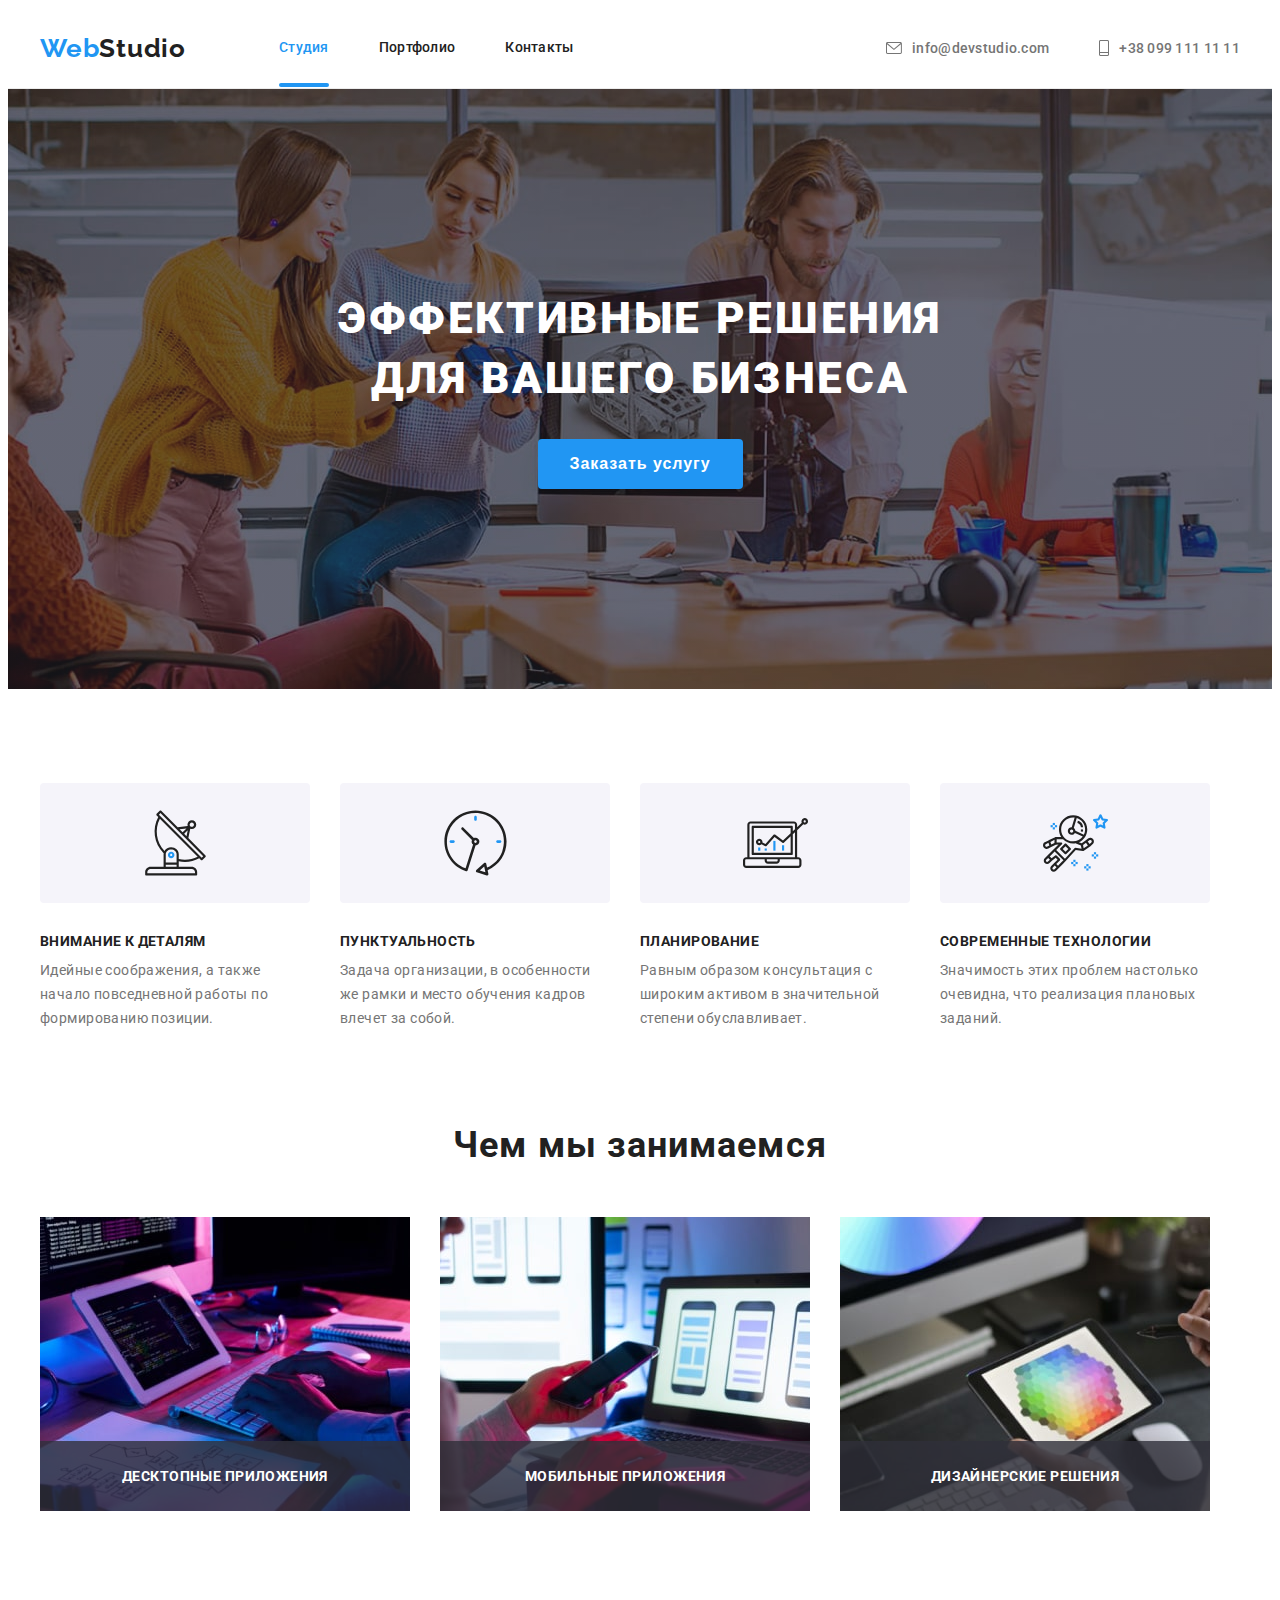
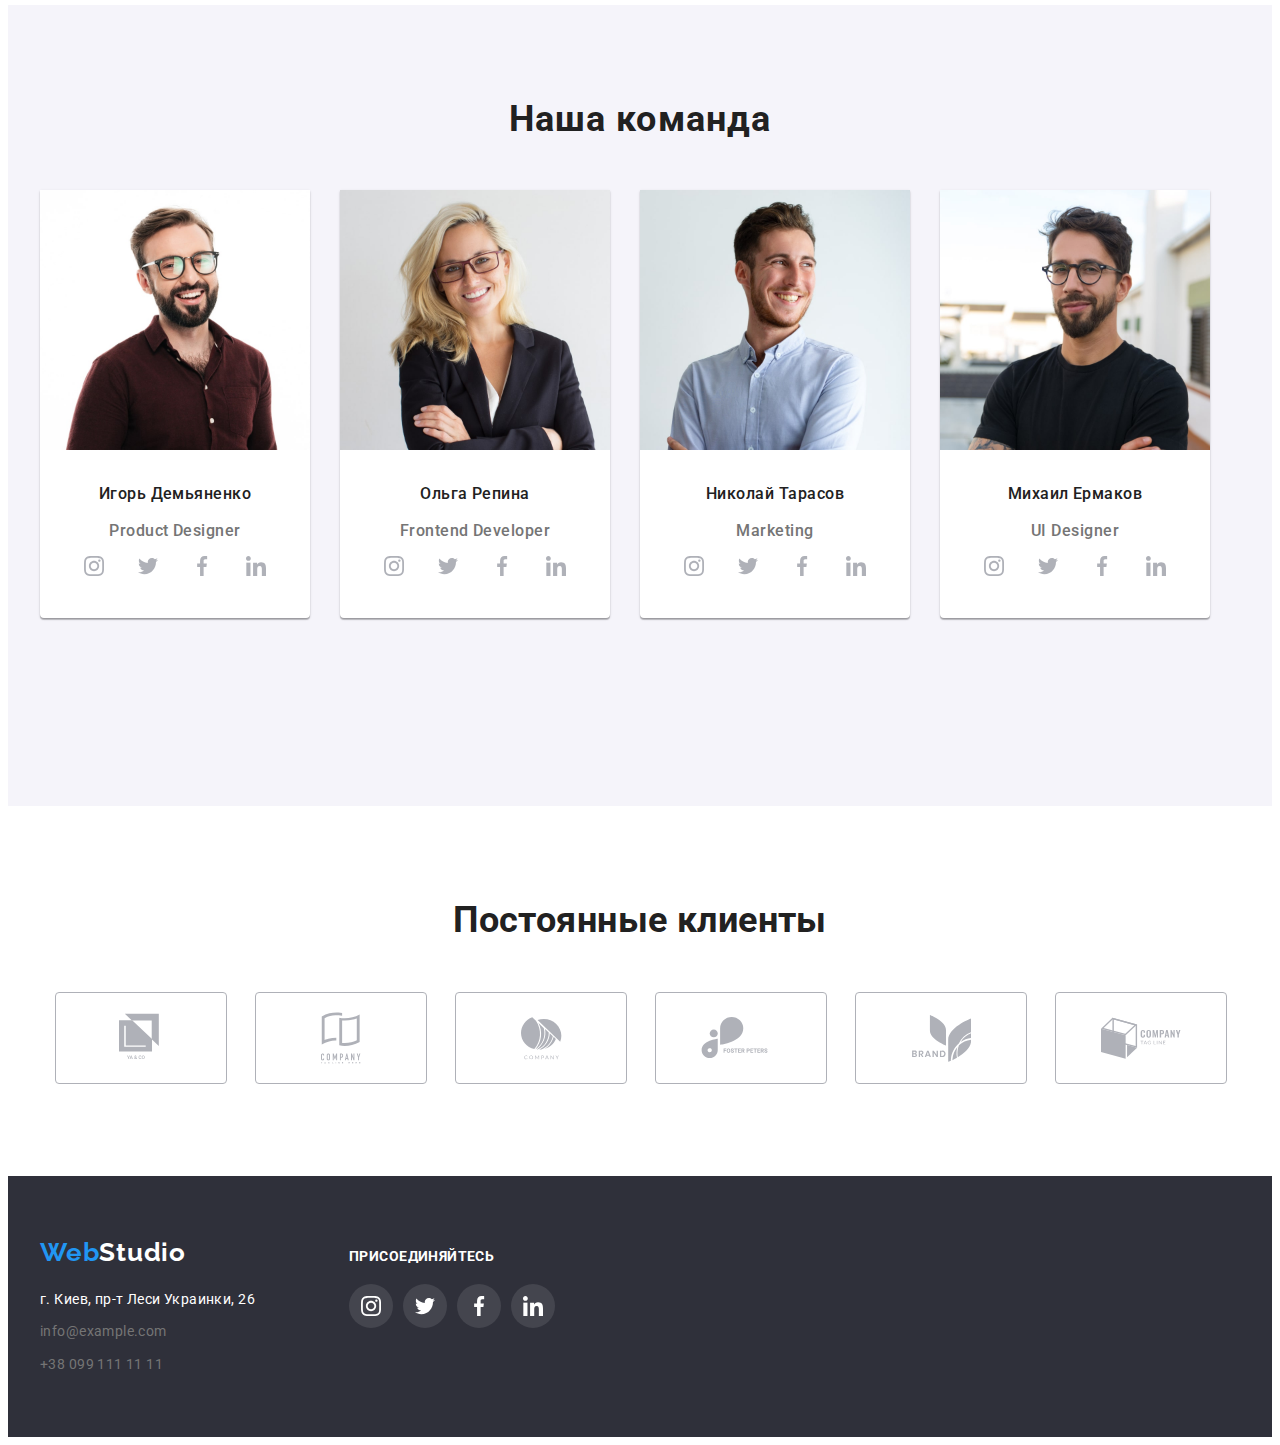
==== index.html @ 109523f9 "Initial commit" ====
<!DOCTYPE html>
<html lang="ru">

<head>
    <meta charset="UTF-8">
    <meta name="viewport" content="width=device-width, initial-scale=1.0">
    <title>WebStudio</title>
    <link rel="stylesheet" href="https://cdnjs.cloudflare.com/ajax/libs/modern-normalize/1.0.0/modern-normalize.min.css"
        integrity="sha512-ISS7cAi1PEhQ8jnbJpJZMd29NlhNj4AWYyLOSp2CE/CsHxTCu+r+t0D2yoJudVrd0/8fTVPUVDzY5Tvli75u/g=="
        crossorigin="anonymous" />
    <link rel="preconnect" href="https://fonts.gstatic.com">
    <link
        href="https://fonts.googleapis.com/css2?family=Raleway:wght@700&family=Roboto:wght@400;500;700;900&display=swap"
        rel="stylesheet">
    <link rel="stylesheet" href="./css/style.css">
        
</head>
<body>
    <!--шапка-->
    <header class="header">
        <div class="container">
            <nav class="navigation">
                
                    <a lang="en" class="logotype" href="https://mark4titan.github.io/goit-markup-hw-05/" target="_blank"> <span class="accent">Web</span>Studio</a>
                

                <ul class="navigation-list lists-without-dots">
                    <li class="navigation-list-item"><a class="nav accent" href="index.html"> Студия</a></li>
                    <li class="navigation-list-item"><a class="nav" href="portfolio.html"> Портфолио </a></li>
                    <li class="navigation-list-item"><a class="nav" href="contacts.html">Контакты</a></li>
                </ul>
            </nav>
            
            <ul class="contact-list lists-without-dots">

                <li class="contact-item">
                    <a class="nav contact-list-link" href="mailto:info@devstudio.com">
                    <svg width="16" height="12" class="icon-envelope">
                                    <use href="./img/sprite.svg#envelope"></use>
                                </svg>
                    info@devstudio.com 
                </a> 
                </li>                

                <li class="contact-item">
                    <a class="nav contact-list-link" href="tel:+380991111111">
                    <svg width="10" height="16" class="icon-Vector">
                                    <use href="./img/sprite.svg#Vector"></use>
                                </svg>
                    +38 099 111 11 11 
                    </a> 
                </li>

            </ul>
        </div>
    </header>

    <main>

        <!--hero-->     
            <section class="hero">
                <div class="container">
            
                    <div class="hero-board">
                        <h1 class="hero-title">Эффективные решения<br> для вашего бизнеса</h1>
                        <button class="hero-button" type="button" data-modal-open>Заказать услугу</button>
                    </div>
            
                </div>
            </section>

        <!--benefits-->        
        <section class="section-advantages">
            <div class="container">

             <!-- заголовок-->            
            <h2 class="title-advantages"> преимущества</h2>   

           
            <ul class="advantages-list lists-without-dots">
                <li class="advantages-item">
                    <div class="ico-advantages">
                        <svg width="65" height="70" class="social-list-icon">
                            <use href="./img/sprite.svg#antenna"></use>
                        </svg></div> 
                    <h3 class="advantages-title-item">Внимание к деталям</h3> 
                    <p class="advantages-paragraph-item">Идейные соображения, а также начало повседневной работы по формированию позиции. </p>
                </li>
                <li class="advantages-item">
                    <div class="ico-advantages">
                        <svg width="65" height="70" class="social-list-icon">
                            <use href="./img/sprite.svg#clock"></use>
                        </svg></div> 
                    <h3 class="advantages-title-item">Пунктуальность</h3> 
                    <p class="advantages-paragraph-item">Задача организации, в особенности же рамки и место обучения кадров влечет за собой. </p>
                </li>
                <li class="advantages-item">
                    <div class="ico-advantages">
                        <svg width="65" height="70" class="social-list-icon">
                            <use href="./img/sprite.svg#diagram"></use>
                        </svg></div>    
                    <h3 class="advantages-title-item">Планирование</h3> 
                    <p class="advantages-paragraph-item">Равным образом консультация с широким активом в значительной степени обуславливает. </p>
                </li>
                <li class="advantages-item">
                    <div class="ico-advantages">
                        <svg width="65" height="70" class="social-list-icon">
                            <use href="./img/sprite.svg#astronaut"></use>
                        </svg></div> 
                    <h3 class="advantages-title-item">Современные технологии</h3> 
                    <p class="advantages-paragraph-item">Значимость этих проблем настолько очевидна, что реализация плановых заданий. </p>
                </li>
            </ul>
            </div>
        </section>

        <!--Чем мы занимаемся-->
        <section class="section-do">
            <div class="container">
            <h2  class="title-do do"> Чем мы занимаемся </h2>
            
            <ul class="do-list lists-without-dots">
                
                <li class="do-item"> 
                    <div class="signature">
                        <img class="do-item-img" src="./img/work/box1.jpg" alt="проектирования структуры" width="370" height="294"> 
                            
                        <div class="signature-text">
                            <p class="signature-paragraph">Десктопные приложения</p>
                        </div>
                    </div>
                </li>
                
                <li class="do-item"> 
                    <div class="signature">
                        <img class="do-item-img" src="./img/work/box2.jpg" alt="оптимизация под все платформы" width="370" height="294"> 
                            
                        <div class="signature-text">
                            <p class="signature-paragraph">Мобильные приложения</p>
                        </div>
                    </div>
                </li>
                
                <li class="do-item"> 
                    <div class="signature">
                        <img class="do-item-img" src="./img/work/box3.jpg" alt="подбор стиля" width="370" height="294"> 
                            
                        <div class="signature-text">
                            <p class="signature-paragraph">Дизайнерские решения</p>
                        </div>
                    </div>
                </li>
            </ul>
            </div>
        </section>

        

        <!--команда-->
        <section class="section-team "> 
           <div class="container">
           <h2 class="title-team do"> Наша команда </h2> 
           <ul class="team-list lists-without-dots">
                <li class="team-item"> <img src="./img/supervisors/product-designer.jpg" alt="Игорь Демьяненко" width="270" height="260">
                    <div class="wrapper">
                        <h3 class="text team-title">Игорь Демьяненко</h3> 
                        <p class="text team-paragraph-item"> Product Designer  </p>

                        <ul class="connection-list lists-without-dots">

                                <li class="connection-itam">
                                    <a class="connection-ico" href="#">
                                    <svg width="20" height="20" class="social-list-icon">
                                    <use href="./img/sprite.svg#instagram"></use></svg></a>
                                </li>
                            
                                <li class="connection-itam">
                                    <a class="connection-ico" href="#">
                                    <svg width="20" height="20" class="social-list-icon">
                                    <use href="./img/sprite.svg#twitter"></use></svg></a>
                                </li>
                            
                                <li class="connection-itam">
                                    <a class="connection-ico" href="#">
                                    <svg width="20" height="20" class="social-list-icon">
                                    <use href="./img/sprite.svg#facebook"></use></svg></a>
                                </li>
                            
                                <li class="connection-itam">
                                    <a class="connection-ico" href="#">
                                    <svg width="20" height="20" class="social-list-icon">
                                    <use href="./img/sprite.svg#linkedin"></use></svg></a>
                                </li>

                            </ul>

                    </div>
                </li>
                <li class="team-item"> <img src="./img/supervisors/frontend-developer.jpg" alt="Ольга Репина" width="270" height="260">
                    <div class="wrapper">
                        <h3 class="text team-title">Ольга Репина</h3> 
                        <p class="text team-paragraph-item">Frontend Developer </p>

                        <ul class="connection-list lists-without-dots">

                                <li class="connection-itam">
                                    <a class="connection-ico" href="#">
                                    <svg width="20" height="20" class="social-list-icon">
                                    <use href="./img/sprite.svg#instagram"></use></svg></a>
                                </li>
                            
                                <li class="connection-itam">
                                    <a class="connection-ico" href="#">
                                    <svg width="20" height="20" class="social-list-icon">
                                    <use href="./img/sprite.svg#twitter"></use></svg></a>
                                </li>
                            
                                <li class="connection-itam">
                                    <a class="connection-ico" href="#">
                                    <svg width="20" height="20" class="social-list-icon">
                                    <use href="./img/sprite.svg#facebook"></use></svg></a>
                                </li>
                            
                                <li class="connection-itam">
                                    <a class="connection-ico" href="#">
                                    <svg width="20" height="20" class="social-list-icon">
                                    <use href="./img/sprite.svg#linkedin"></use></svg></a>
                                </li>

                            </ul>
                            
                    </div>
                </li>
                <li class="team-item"> <img src="./img/supervisors/mar-keting.jpg" alt="Николай Тарасов" width="270" height="260">
                    <div class="wrapper">
                        <h3 class="text team-title">Николай Тарасов</h3> 
                        <p class="text team-paragraph-item">Marketing </p>

                        <ul class="connection-list lists-without-dots">

                                <li class="connection-itam">
                                    <a class="connection-ico" href="#">
                                    <svg width="20" height="20" class="social-list-icon">
                                    <use href="./img/sprite.svg#instagram"></use></svg></a>
                                </li>
                            
                                <li class="connection-itam">
                                    <a class="connection-ico" href="#">
                                    <svg width="20" height="20" class="social-list-icon">
                                    <use href="./img/sprite.svg#twitter"></use></svg></a>
                                </li>
                            
                                <li class="connection-itam">
                                    <a class="connection-ico" href="#">
                                    <svg width="20" height="20" class="social-list-icon">
                                    <use href="./img/sprite.svg#facebook"></use></svg></a>
                                </li>
                            
                                <li class="connection-itam">
                                    <a class="connection-ico" href="#">
                                    <svg width="20" height="20" class="social-list-icon">
                                    <use href="./img/sprite.svg#linkedin"></use></svg></a>
                                </li>

                            </ul>
                            
                    </div>
                </li>
                <li class="team-item"> <img src="./img/supervisors/ui-designer.jpg" alt="Михаил Ермаков" width="270" height="260">
                    <div class="wrapper">
                        <h3 class="text team-title">Михаил Ермаков</h3> 
                        <p class="text team-paragraph-item">UI Designer </p>

                        <ul class="connection-list lists-without-dots">

                                <li class="connection-itam">
                                    <a class="connection-ico" href="#">
                                    <svg width="20" height="20" class="social-list-icon">
                                    <use href="./img/sprite.svg#instagram"></use></svg></a>
                                </li>
                            
                                <li class="connection-itam">
                                    <a class="connection-ico" href="#">
                                    <svg width="20" height="20" class="social-list-icon">
                                    <use href="./img/sprite.svg#twitter"></use></svg></a>
                                </li>
                            
                                <li class="connection-itam">
                                    <a class="connection-ico" href="#">
                                    <svg width="20" height="20" class="social-list-icon">
                                    <use href="./img/sprite.svg#facebook"></use></svg></a>
                                </li>
                            
                                <li class="connection-itam">
                                    <a class="connection-ico" href="#">
                                    <svg width="20" height="20" class="social-list-icon">
                                    <use href="./img/sprite.svg#linkedin"></use></svg></a>
                                </li>

                            </ul>
                            
                    </div>
                </li>
           </ul>
        </div>
        </section>
    </main>

    <!-- clients -->
    <section class="clients"> 
        <div class="container">
            <h2 class="container-title">Постоянные клиенты</h2>

            <ul class="container-list lists-without-dots">

                <li class="container-item">
                    <a class="container-link" href="#">
                        <svg width="44" height="50" class="icon-clients">
                            <use href="./img/sprite.svg#logo-1"></use>
                        </svg>
                    </a>
                </li>
                
                <li class="container-item">
                    <a class="container-link" href="#">
                        <svg width="40" height="52" class="icon-clients">
                            <use href="./img/sprite.svg#logo-2"></use>
                        </svg>
                    </a>
                </li>
                
                <li class="container-item">
                    <a class="container-link" href="#">
                        <svg width="41" height="43" class="icon-clients">
                            <use href="./img/sprite.svg#logo-3"></use>
                        </svg>
                    </a>
                </li>
                
                <li class="container-item">
                    <a class="container-link" href="#">
                        <svg width="80" height="42" class="icon-clients">
                            <use href="./img/sprite.svg#logo-4"></use>
                        </svg>
                    </a>
                </li>
                
                <li class="container-item">
                    <a class="container-link" href="#">
                        <svg width="59" height="47" class="icon-clients">
                            <use href="./img/sprite.svg#logo-5"></use>
                        </svg>
                    </a>
                </li>
                
                <li class="container-item">
                    <a class="container-link" href="#">
                        <svg width="80" height="45" class="icon-clients">
                            <use href="./img/sprite.svg#logo-6"></use>
                        </svg>
                    </a>
                </li>
                
            </ul>

        </div>

    </section>

    <!--footer-->
    <footer class="footer">
        <div class="container">
            <div class="footer-container">
            
                <div class="footer-address">
                    <a lang="en" class="logotype footer-logo" href="/" target="_blank"> <span class="accent">Web</span><span
                            class="logotype-footer">Studio</span></a>
                    
            
            
            
                    <address class="address-footer">г. Киев, пр-т Леси Украинки, 26</address>
            
            
                    <ul class="address-list lists-without-dots">
                        <li class="address-contact-item"><a class="link address-contact-link" href="mailto:info@example.com">info@example.com </a> </li>
                        <li class="address-contact-item"><a class="link address-contact-link" href="tel:+380991111111"> +38 099 111 11 11 </a> </li>
                    </ul>
                </div>

                

                <div class="footer-connection">
                    <h3 class="footer-title-connection">присоединяйтесь</h3>

                    <ul class="footer-connection-list lists-without-dots">
                        <li class="footer-connection-itam">
                            <a class="footer-connection-ico" href="#">
                                <svg width="20" height="20" class="social-list-icon">
                                    <use href="./img/sprite.svg#instagram"></use>
                                </svg></a>
                        </li>
                        
                        <li class="footer-connection-itam">
                            <a class="footer-connection-ico" href="#">
                                <svg width="20" height="20" class="social-list-icon">
                                    <use href="./img/sprite.svg#twitter"></use>
                                </svg></a>
                        </li>
                        
                        <li class="footer-connection-itam">
                            <a class="footer-connection-ico" href="#">
                                <svg width="20" height="20" class="social-list-icon">
                                    <use href="./img/sprite.svg#facebook"></use>
                                </svg></a>
                        </li>
                        
                        <li class="footer-connection-itam">
                            <a class="footer-connection-ico" href="#">
                                <svg width="20" height="20" class="social-list-icon">
                                    <use href="./img/sprite.svg#linkedin"></use>
                                </svg></a>
                        </li>

                    </ul>
                </div>
            </div>
    
        </div>
    </footer>

    <!-- modal -->
    <div class="backdrop is-hidden" data-modal>
        <div class="modal-window">
            <button type="button" class="modal-button" data-modal-close>
                <svg width="18" height="18">
                    <use href="./img/sprite.svg#close-black">
                    </use>
                </svg>
            </button>
    
        </div>
    </div>

    <script src="./js/modal.js"></script>


</body></html>
---- css/style.css ----
:root {
  --text-font: "Roboto", sans-serif;
  --title-font: "Raleway", sans-serif;
  --color-font-accent: #2196f3;
  --color-font-normal: #212121;
  --color-font-light: #ffffff;
  --color-font-gray: #757575;
  --bg-footer-color: #2f303a;
  --color-footer-text: rgba(255, 255, 255, 0.6);
}
body {
  font-family: var(--text-font);

  background-color: var(--white-text-bg-color);
  font-family: Roboto, sans-serif;
  letter-spacing: 0.03em;
  font-size: 14px;
  line-height: 1.714;
}

h1,
h2,
h3,
h4,
h5,
h6,
p {
  /* в параграфах і заголовках скидаємо марджен */
  margin: 0;
}

ul,
ol {
  /* в списках скидаємо відступи (зовнішні і внутрішні) */
  margin: 0;
  padding: 0;
}

img {
  /* усі зображення стали блоками */
  display: block;
  max-width: 100%;
  height: auto;
}

.link {
  /* нижня лінія */
  text-decoration: none;
  transition: 250ms cubic-bezier(0.4, 0, 0.2, 1);
}

.address {
  /* скидає італік */
  font-style: normal;
}

.container {
  /* основні параметри контейнера */
  width: 1200px;
  padding-left: 15px;
  padding-right: 15px;

  margin-right: auto;
  margin-left: auto;
}

.lists-without-dots {
  /* вимикає цяточки в списках */
  list-style: none;
}

/* ================== навігація IN ==================*/

.header .container,
.navigation {
  display: flex;
  align-items: center;
  text-align: left;
  justify-content: space-between;
}

.header {
  border-bottom: 1px solid #ececec;
}

.navigation-list .nav {
  transition: color 250ms cubic-bezier(0.4, 0, 0.2, 1);
}

.navigation-list .nav,
.contact-list .nav {
  padding-top: 32px;
  padding-bottom: 32px;
}

.navigation-list,
.contact-list {
  display: flex;
  align-items: center;
}

.contact-list {
  margin-left: auto;
}

.logotype {
  font-family: Raleway, cursive;
  font-family: var(--title-font);
  font-weight: 700;
  font-size: 26px;
  line-height: 1.192;
  letter-spacing: 0.03em;
  text-decoration: none;
  color: var(--color-font-normal);
  margin-right: 93px;
}

.navigation-list-item:not(:last-child) {
  margin-right: 50px;
}

.contact-item:not(:last-child) {
  margin-right: 50px;
}

.nav {
  font-weight: 500;
  font-size: 14px;
  line-height: 1.142;
  letter-spacing: 0.02em;
  text-decoration: none;
  color: var(--color-font-normal);
  transition: 250ms cubic-bezier(0.4, 0, 0.2, 1);
}

.contact-list-link {
  display: flex;
  align-items: center;
  color: var(--color-font-gray);
}

.address-contact-geolocation-link:hover,
.address-contact-geolocation-link:focus {
  color: var(--color-font-accent);
}

.accent {
  color: var(--color-font-accent);
}

.navigation-list .accent::after {
  left: 0;
  bottom: 0;
  content: "";
  display: block;
  width: 100%;
  height: 4px;
  background-color: var(--color-font-accent);
  position: absolute;
  border-radius: 2px;
}

.accent {
  position: relative;
}

.nav:hover,
.nav:focus {
  color: var(--color-font-accent);
}

.icon-envelope,
.icon-Vector {
  fill: currentColor;
  margin-right: 10px;
  display: inline-block;
}

/* ================== навігація OUT ==================*/

/* <!--hero  IN-->*/
.hero {
  background-size: cover;
  background-position: center;
  background-image: linear-gradient(
      rgba(47, 48, 58, 0.4),
      rgba(47, 48, 58, 0.4)
    ),
    url("../img/bg/hero-bg.jpg");
  max-width: 1600px;
  height: 600px;
  margin-left: auto;
  margin-right: auto;
  background-color: var(--bg-footer-color);
  text-align: center;
}

.hero-title {
  color: var(--color-font-light);
  font-weight: 900;
  font-size: 44px;
  text-align: center;
  letter-spacing: 0.06em;
  text-transform: uppercase;
  max-width: 700px;
  margin-bottom: 30px;
  line-height: 1.36;
}

.hero-button {
  border: none;
  border-radius: 4px;
  padding: 10px 32px;
  min-width: 200px;
  min-height: 50px;
  text-align: center;
  color: var(--color-font-light);
  background-color: var(--color-font-accent);
  box-shadow: 0px 4px 4px rgba(0, 0, 0, 0.15);
  font-weight: 700;
  font-size: 16px;
  line-height: 1.842;
  letter-spacing: 0.06em;
  cursor: pointer;
  border: 1 solid var(--accent-color);
}

/* <!--hero  OUT-->*/

/*<!--<!--benefits-->  IN-->*/
.ico-advantages {
  border-radius: 4px;
  margin-bottom: 30px;
  background-color: #f5f4fa;
  justify-content: center;
  align-items: center;
  display: flex;
  width: 270px;
  height: 120px;
}

.section-advantages {
  padding-top: 94px;
}

.advantages-list {
  display: flex;
  /* align-items: center; */
  /* margin-left: auto; */
  /* margin-top: 94px; */
}

.advantages-item:not(:last-child) {
  margin-right: 30px;
}

.advantages-item {
  width: 270px;
  /* height: 100px; */
}

.title-advantages {
  font-size: 0px;
}
.advantages-title-item {
  font-weight: 700;
  font-size: 14px;
  line-height: 1.142;
  text-transform: uppercase;
  color: var(--color-font-normal);
  margin-bottom: 10px;
}

.advantages-paragraph-item {
  /* width: 270px; */
  /* height: 75px; */
  color: var(--color-font-gray);

  font-style: normal;
  font-weight: normal;
  font-size: 14px;
  line-height: 1.714;

  letter-spacing: 0.03em;
}

/*<!--<!--benefits-->  OUT-->*/

/*<!--Чем мы занимаемся  IN-->*/

.connection-list {
  display: flex;
  justify-content: center;
}

.connection-itam {
  width: 44px;
  height: 44px;
  border-radius: 50%;
}

.connection-ico {
  width: 44px;
  height: 44px;
  border-radius: 50%;
  display: flex;
  align-items: center;
  justify-content: center;
  fill: #afb1b8;

  transition: background-color 250ms cubic-bezier(0.4, 0, 0.2, 1);
}

.connection-itam:not(:last-child) {
  margin-right: 10px;
}

.social-list-icon {
  transition: 250ms cubic-bezier(0.4, 0, 0.2, 1);
}

.connection-ico:hover .social-list-icon,
.connection-ico:focus .social-list-icon {
  fill: var(--color-font-light);
}

.connection-ico:hover,
.connection-ico:focus {
  background-color: var(--color-font-accent);
}

.section-do {
  padding-top: 94px;
  padding-bottom: 94px;
}

.title-do {
  margin-bottom: 50px;
}
/*  */
.do-list {
  display: flex;
  align-items: center;
}

.title-team {
  margin-bottom: 50px;
}

.do {
  font-weight: 700;
  font-size: 36px;
  text-align: center;
  letter-spacing: 0.03em;
  color: var(--color-font-normal);
  margin-bottom: 50px;
  line-height: 1.16;
}

.do-item:not(:last-child) {
  margin-right: 30px;
}
.signature {
  position: relative;
}

.signature-text {
  position: absolute;
  width: 100%;
  bottom: 0;
  text-align: center;
  padding: 27px 0;
  background: rgba(47, 48, 58, 0.8);
}

.signature-paragraph {
  margin-bottom: 0;
  line-height: 16px;
  text-align: center;
  font-weight: 700;
  color: var(--color-font-light);
  text-transform: uppercase;
}

.section-team {
  background-color: #f5f4fa;
  padding-top: 94px;
  padding-bottom: 94px;
}

.team-title,
.team-paragraph-item {
  text-align: center;
}

.team-list {
  display: flex;
  flex-wrap: wrap;
  margin-bottom: 94px;
}

.team-item:not(:last-child) {
  align-items: center;
  margin-right: 30px;
}

.team-item {
  box-shadow: 0px 1px 3px rgba(0, 0, 0, 0.12), 0px 1px 1px rgba(0, 0, 0, 0.14),
    0px 2px 1px rgba(0, 0, 0, 0.2);
  border-radius: 0px 0px 4px 4px;
  width: 270px;
  background-color: var(--color-font-light);
}

.wrapper {
  padding: 30px 0;
  text-align: center;
}

.text {
  font-weight: 500;
  font-size: 16px;
  letter-spacing: 0.03em;
}

.team-title {
  color: var(--color-font-normal);
}

.team-paragraph-item {
  color: var(--color-font-gray);
  margin-top: 9px;
}

/*<!--Чем мы занимаемся  OUT-->*/

/*<!--Filters IN-->*/
.list-button {
  margin-bottom: 50px;
  display: flex;
  justify-content: center;
}

.button-caption {
  border: none;
  padding: 6px 22px;
  border-radius: 4px;
  font-family: inherit;
  font-weight: 500;
  font-size: 16px;
  line-height: 1.625;
  letter-spacing: inherit;
  color: var(--title-font);
  background-color: #f5f4fa;
  cursor: pointer;

  transition: background-color 250ms cubic-bezier(0.4, 0, 0.2, 1),
    color 250ms cubic-bezier(0.4, 0, 0.2, 1),
    box-shadow 250ms cubic-bezier(0.4, 0, 0.2, 1);
}

.button-caption:hover,
.button-caption:focus {
  border: none;
  color: var(--color-font-light);
  background-color: var(--color-font-accent);

  box-shadow: 0px 3px 1px rgba(0, 0, 0, 0.1), 0px 1px 2px rgba(0, 0, 0, 0.08),
    0px 2px 2px rgba(0, 0, 0, 0.12);
}

.button-caption-items:not(:last-child) {
  margin-right: 8px;
}

.models-lis {
  display: flex;
  flex-wrap: wrap;
}

.models-title-item {
  font-weight: 700;
  font-size: 18px;
  line-height: 2;
  letter-spacing: 0.06em;
  color: var(--color-font-normal);
  margin-bottom: 4px;
}

.models-paragraph-item {
  font-weight: 400;
  font-size: 16px;
  line-height: 1.875;
  letter-spacing: 0.03em;
  color: var(--color-font-gray);
  margin: 0;
}

.href-item {
  font-weight: 700;
  font-size: 18px;
  letter-spacing: 0.06em;
  text-decoration: none;
  color: var(--color-font-normal);
  /* background-color: violet; */
  border: 1px solid #eeeeee;
}

.href-item:focus,
.href-item:hover {
  box-shadow: 0px 1px 1px rgba(0, 0, 0, 0.12), 0px 4px 4px rgba(0, 0, 0, 0.06),
    1px 4px 6px rgba(0, 0, 0, 0.16);
}

.models-box {
  position: relative;
  overflow: hidden;
}

.text-paragraf {
  font-size: 18px;
  line-height: 28px;
  color: #ffffff;
}

.text-slider {
  position: absolute;
  transition: transform 250ms cubic-bezier(0.4, 0, 0.2, 1);
  transform: translateY(100%);
  z-index: -1;

  top: 0;
  left: 0;
  width: 100%;
  height: 100%;
  padding: 63px 24px;

  background: rgba(33, 150, 243, 0.9);
}

.models-list {
  display: flex;
  flex-wrap: wrap;
}

.models-item {
  display: flex;
  /* border: 1px solid #eeeeee; */
  width: 370px;
  margin-right: 30px;
  margin-bottom: 30px;
  background: var(--color-font-light);
  box-sizing: border-box;

  transition: box-shadow 250ms cubic-bezier(0.4, 0, 0.2, 1);
}

.models-item:nth-child(3n + 3) {
  margin-right: 0;
}

.models-item:nth-last-child(n + 4) {
  margin-bottom: 30px;
}

.href-item:hover .text-slider,
.href-item:focus .text-slider {
  transform: translateY(0);
  z-index: 1;
}

.text-card {
  padding: 20px 24px;
}

.clients .container {
  padding: 94px 0px;
}

.container-title {
  margin-bottom: 50px;
  color: var(--color-font-normal);
  font-weight: 700;
  font-size: 36px;
  line-height: 1.16;
  text-align: center;
}

.container-list {
  display: flex;
  justify-content: center;
}

.container-item:not(:last-child) {
  margin-right: 30px;
}

.container-item {
  width: 170px;
  height: 90px;
}

.container-link {
  border: 1px solid #afb1b8;
  border-radius: 4px;
  align-items: center;
  justify-content: center;
  display: flex;
  width: 100%;
  height: 100%;
  fill: #afb1b8;
}

.container-link:hover,
.container-link:focus {
  fill: var(--color-font-accent);
  border-color: var(--color-font-accent);
}

.icon-clients {
  transition: fill 250ms cubic-bezier(0.4, 0, 0.2, 1);
}

/*<!--Filters  OUT-->*/

/*<!--footer IN-->*/
.address-footer {
  margin-bottom: 8px;
  color: var(--color-font-light);
  font-weight: 400;
  font-style: normal;
}

.footer-contact {
  margin-right: 70px;
}

.filters-section {
  padding-top: 94px;
  padding-bottom: 94px;
}

.logotype-footer {
  color: var(--color-font-light);
}

.hero-board {
  padding: 200px 252px;
  text-align: center;
}

.contact {
  font-weight: 500;
  font-style: normal;
}

.address-contact-geolocation-link {
  color: var(--color-font-light);
  font-style: normal;
}

.address-contact-geolocation-link:focus {
  color: var(--color-font-accent);
}

.footer {
  border-top: 1px solid var(--bg-footer-color);
  background-color: var(--bg-footer-color);
  padding-bottom: 60px;
  padding-top: 60px;
}

.footer-container {
  display: flex;
  align-items: baseline;
}

.footer-logo {
  display: inline-block;
  margin-bottom: 20px;
}

.address-contact-link {
  font-weight: normal;
  color: var(--color-font-gray);
  padding: 0;
  display: inline-block;
  transition: 250ms cubic-bezier(0.4, 0, 0.2, 1);
}

.address-contact-link:hover,
.address-contact-link:focus {
  color: var(--color-font-accent);
}

.address-list .address-contact-item + .address-contact-item {
  margin-top: 9px;
}

.footer-address {
  margin-right: 70px;
}

.footer-title-connection {
  margin-bottom: 20px;
  font-weight: 700;
  color: var(--color-font-light);
  font-size: 14px;
  line-height: 1.142;
  letter-spacing: 0.03em;
  text-transform: uppercase;
}

.footer-connection-list {
  display: flex;
  justify-content: center;
}

.footer-connection-itam:not(:last-child) {
  margin-right: 10px;
}

.footer-connection-itam {
  width: 44px;
  height: 44px;
}

.footer-connection-ico {
  align-items: center;
  justify-content: center;
  background: rgba(255, 255, 255, 0.1);
  display: flex;
  border-radius: 50%;
  fill: var(--color-font-light);
  width: 100%;
  height: 100%;
  transition: 250ms cubic-bezier(0.4, 0, 0.2, 1);
}

.footer-connection-ico:hover,
.footer-connection-ico:focus {
  background-color: var(--color-font-accent);
}

/*<!--footer OUT-->*/

/* <!-- modal IN --> */
.backdrop {
  position: fixed;
  top: 0;
  left: 0;
  width: 100%;
  height: 100%;
  background: rgba(0, 0, 0, 0.2);
  transition: all 250ms cubic-bezier(0.4, 0, 0.2, 1);
}

.is-hidden {
  opacity: 0;
  visibility: hidden;
  pointer-events: none;
}

.modal-window {
  position: absolute;
  min-width: 528px;
  min-height: 581px;
  left: 50%;
  top: 50%;
  transform: translate(-50%, -50%);
  background: #ffffff;
  padding: 8px;
  box-shadow: 0px 1px 3px rgba(0, 0, 0, 0.12), 0px 1px 1px rgba(0, 0, 0, 0.14),
    0px 2px 1px rgba(0, 0, 0, 0.2);
  border-radius: 4px;
}

.modal-button {
  display: flex;
  align-items: center;
  position: absolute;
  top: 8px;
  right: 8px;
  width: 30px;
  height: 30px;
  background: transparent;
  border: 1px solid rgba(0, 0, 0, 0.1);
  border-radius: 50%;
  cursor: pointer;
}
/* <!-- modal Out --> */
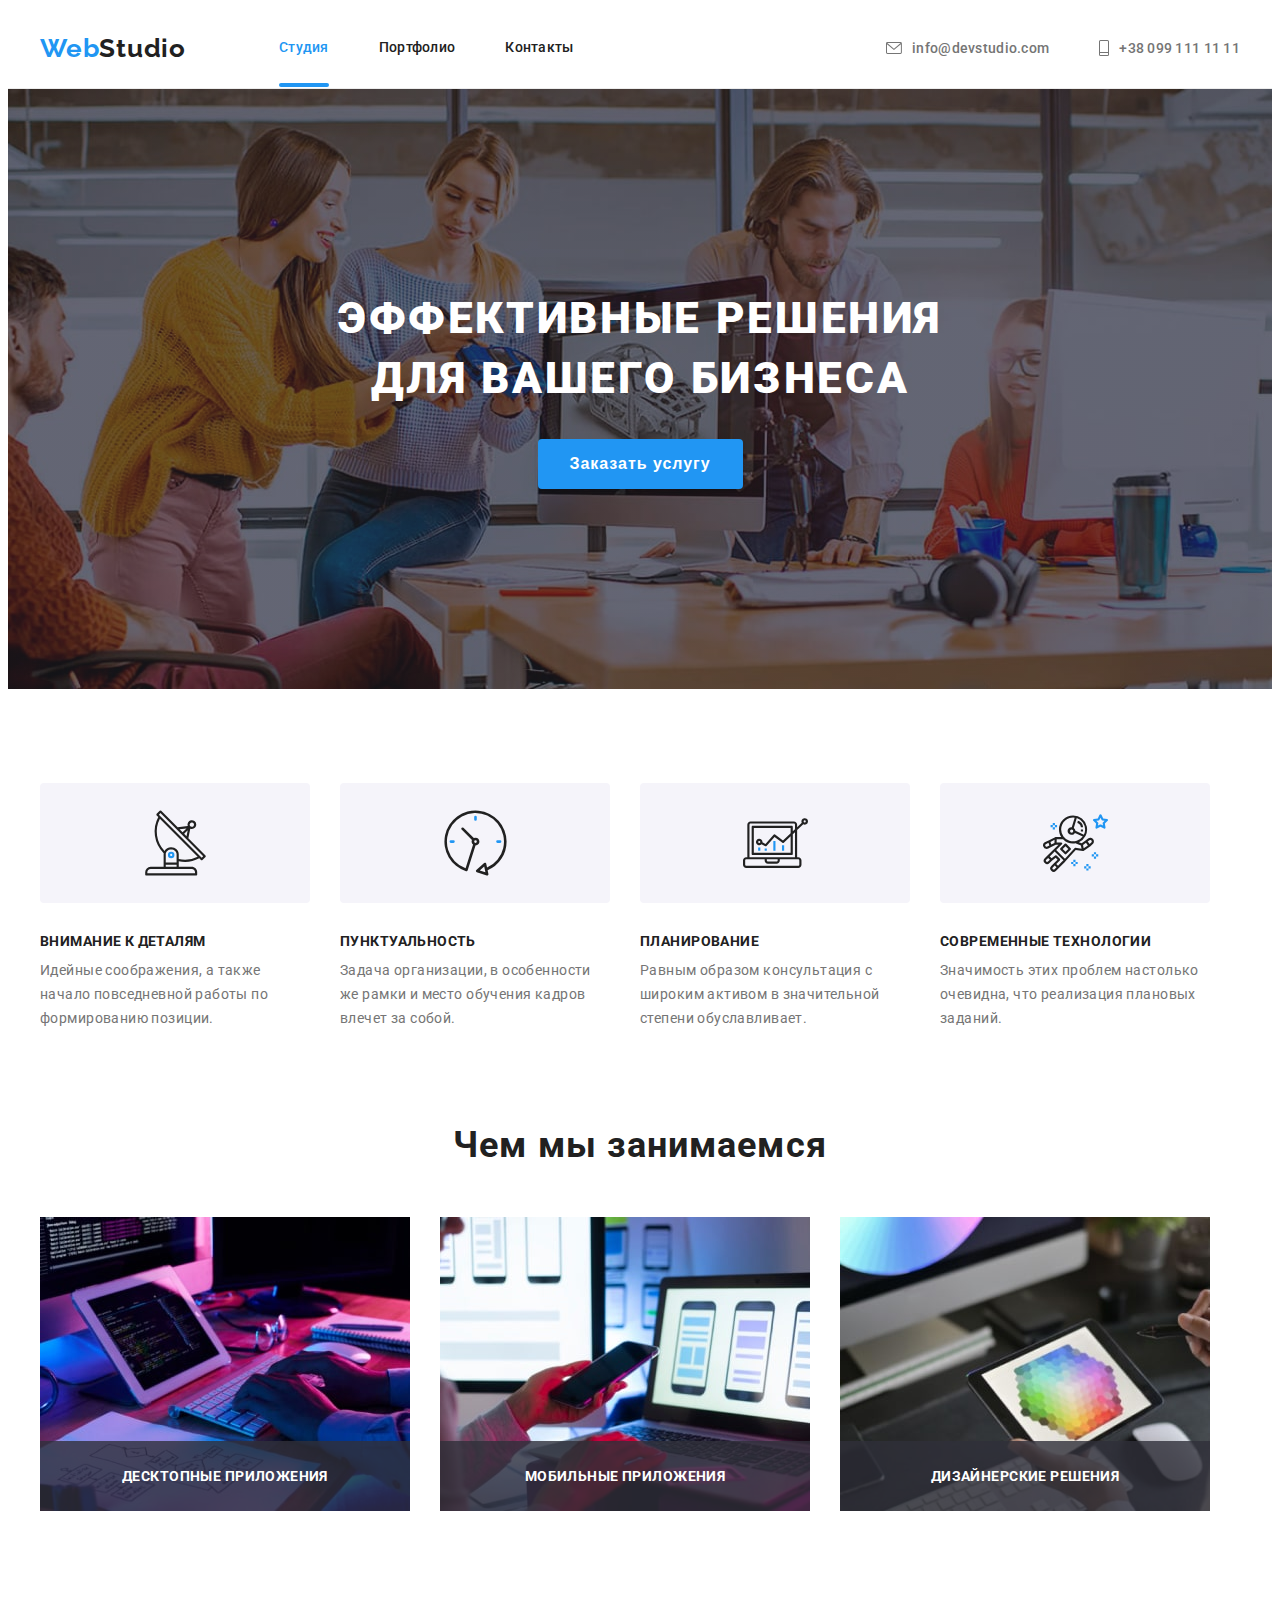
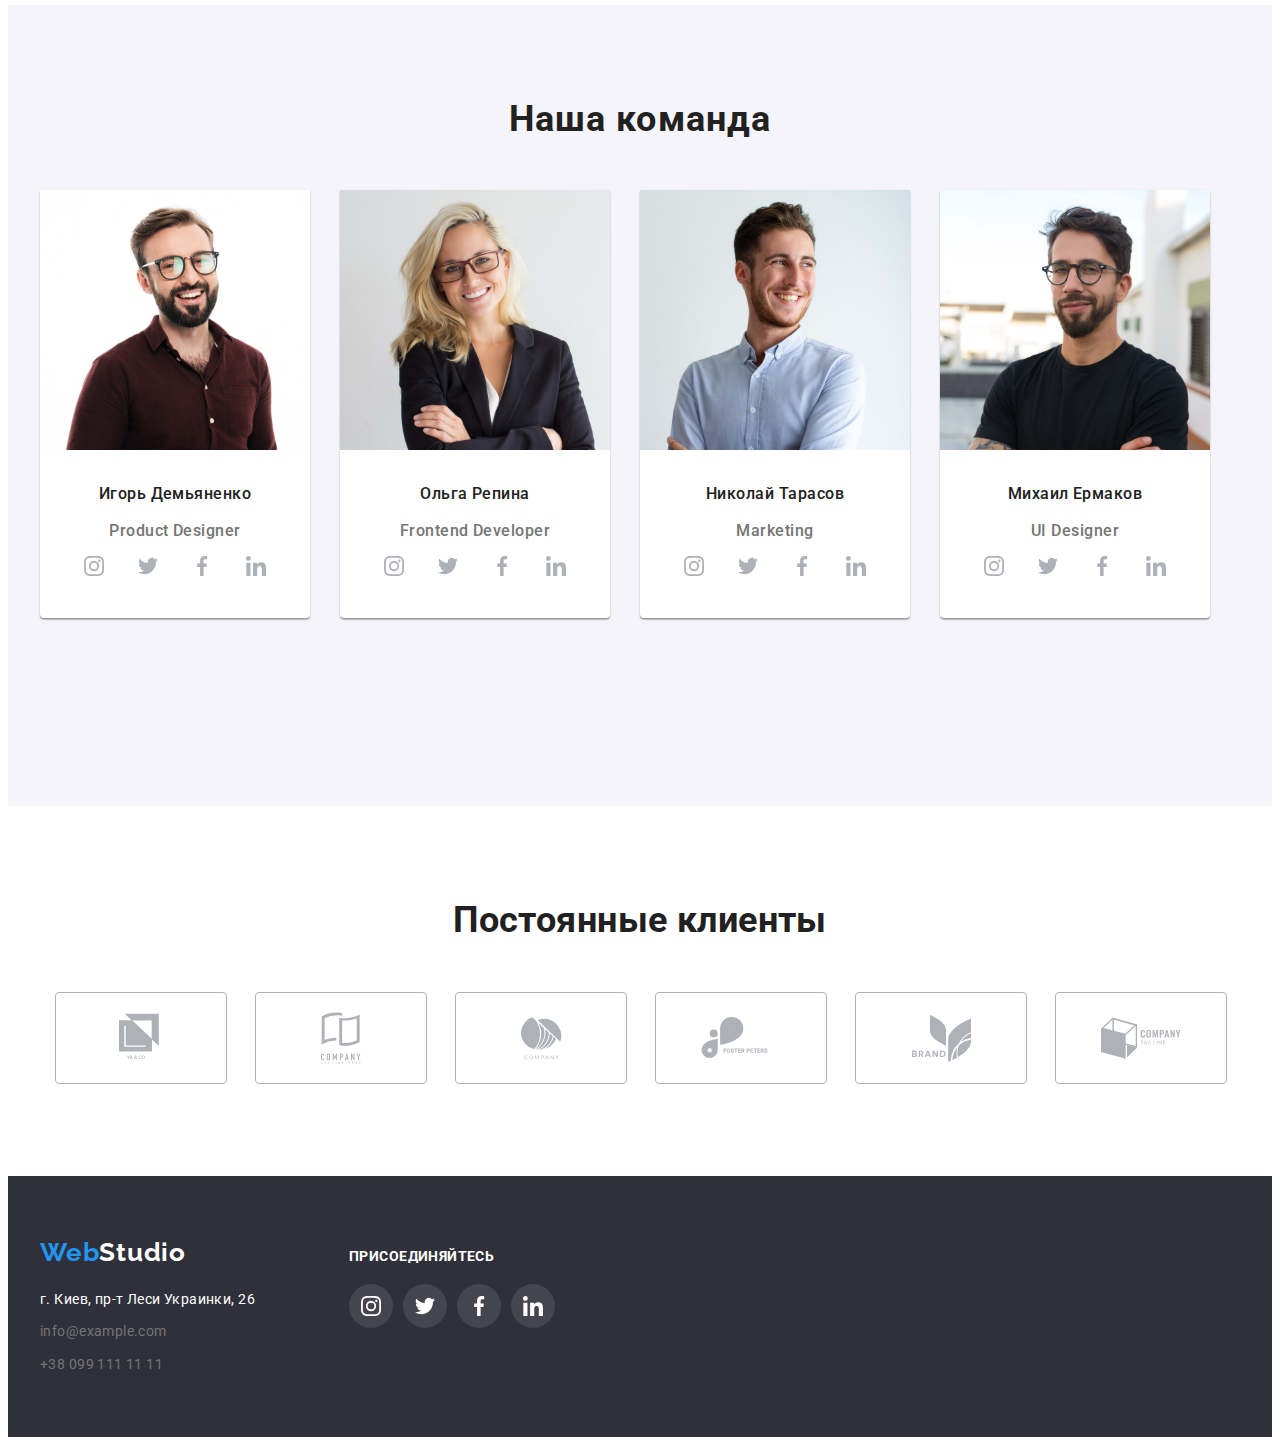
==== commit 9d0f0a42: "додає перемінні" ====
--- a/css/style.css
+++ b/css/style.css
@@ -7,6 +7,8 @@
   --color-font-gray: #757575;
   --bg-footer-color: #2f303a;
   --color-footer-text: rgba(255, 255, 255, 0.6);
+  --animation: cubic-bezier(0.4, 0, 0.2, 1);
+  --timing-animation: 250ms;
 }
 body {
   font-family: var(--text-font);
@@ -46,7 +48,7 @@
 .link {
   /* нижня лінія */
   text-decoration: none;
-  transition: 250ms cubic-bezier(0.4, 0, 0.2, 1);
+  transition: var(--timing-animation) var(--animation);
 }
 
 .address {
@@ -84,7 +86,7 @@
 }
 
 .navigation-list .nav {
-  transition: color 250ms cubic-bezier(0.4, 0, 0.2, 1);
+  transition: color var(--timing-animation) var(--animation);
 }
 
 .navigation-list .nav,
@@ -130,7 +132,7 @@
   letter-spacing: 0.02em;
   text-decoration: none;
   color: var(--color-font-normal);
-  transition: 250ms cubic-bezier(0.4, 0, 0.2, 1);
+  transition: var(--timing-animation) var(--animation);
 }
 
 .contact-list-link {
@@ -308,7 +310,7 @@
   justify-content: center;
   fill: #afb1b8;
 
-  transition: background-color 250ms cubic-bezier(0.4, 0, 0.2, 1);
+  transition: background-color var(--timing-animation) var(--animation);
 }
 
 .connection-itam:not(:last-child) {
@@ -316,7 +318,7 @@
 }
 
 .social-list-icon {
-  transition: 250ms cubic-bezier(0.4, 0, 0.2, 1);
+  transition: var(--timing-animation) var(--animation);
 }
 
 .connection-ico:hover .social-list-icon,
@@ -454,9 +456,9 @@
   background-color: #f5f4fa;
   cursor: pointer;
 
-  transition: background-color 250ms cubic-bezier(0.4, 0, 0.2, 1),
-    color 250ms cubic-bezier(0.4, 0, 0.2, 1),
-    box-shadow 250ms cubic-bezier(0.4, 0, 0.2, 1);
+  transition: background-color var(--timing-animation) var(--animation),
+    color var(--timing-animation) var(--animation),
+    box-shadow var(--timing-animation) var(--animation);
 }
 
 .button-caption:hover,
@@ -525,7 +527,7 @@
 
 .text-slider {
   position: absolute;
-  transition: transform 250ms cubic-bezier(0.4, 0, 0.2, 1);
+  transition: transform var(--timing-animation) var(--animation);
   transform: translateY(100%);
   z-index: -1;
 
@@ -552,7 +554,7 @@
   background: var(--color-font-light);
   box-sizing: border-box;
 
-  transition: box-shadow 250ms cubic-bezier(0.4, 0, 0.2, 1);
+  transition: box-shadow var(--timing-animation) var(--animation);
 }
 
 .models-item:nth-child(3n + 3) {
@@ -609,16 +611,13 @@
   width: 100%;
   height: 100%;
   fill: #afb1b8;
+  transition: fill var(--timing-animation) var(--animation);
 }
 
 .container-link:hover,
 .container-link:focus {
   fill: var(--color-font-accent);
   border-color: var(--color-font-accent);
-}
-
-.icon-clients {
-  transition: fill 250ms cubic-bezier(0.4, 0, 0.2, 1);
 }
 
 /*<!--Filters  OUT-->*/
@@ -685,7 +684,7 @@
   color: var(--color-font-gray);
   padding: 0;
   display: inline-block;
-  transition: 250ms cubic-bezier(0.4, 0, 0.2, 1);
+  transition: var(--timing-animation) var(--animation);
 }
 
 .address-contact-link:hover,
@@ -734,7 +733,7 @@
   fill: var(--color-font-light);
   width: 100%;
   height: 100%;
-  transition: 250ms cubic-bezier(0.4, 0, 0.2, 1);
+  transition: var(--timing-animation) var(--animation);
 }
 
 .footer-connection-ico:hover,
@@ -752,7 +751,7 @@
   width: 100%;
   height: 100%;
   background: rgba(0, 0, 0, 0.2);
-  transition: all 250ms cubic-bezier(0.4, 0, 0.2, 1);
+  transition: all var(--timing-animation) var(--animation);
 }
 
 .is-hidden {
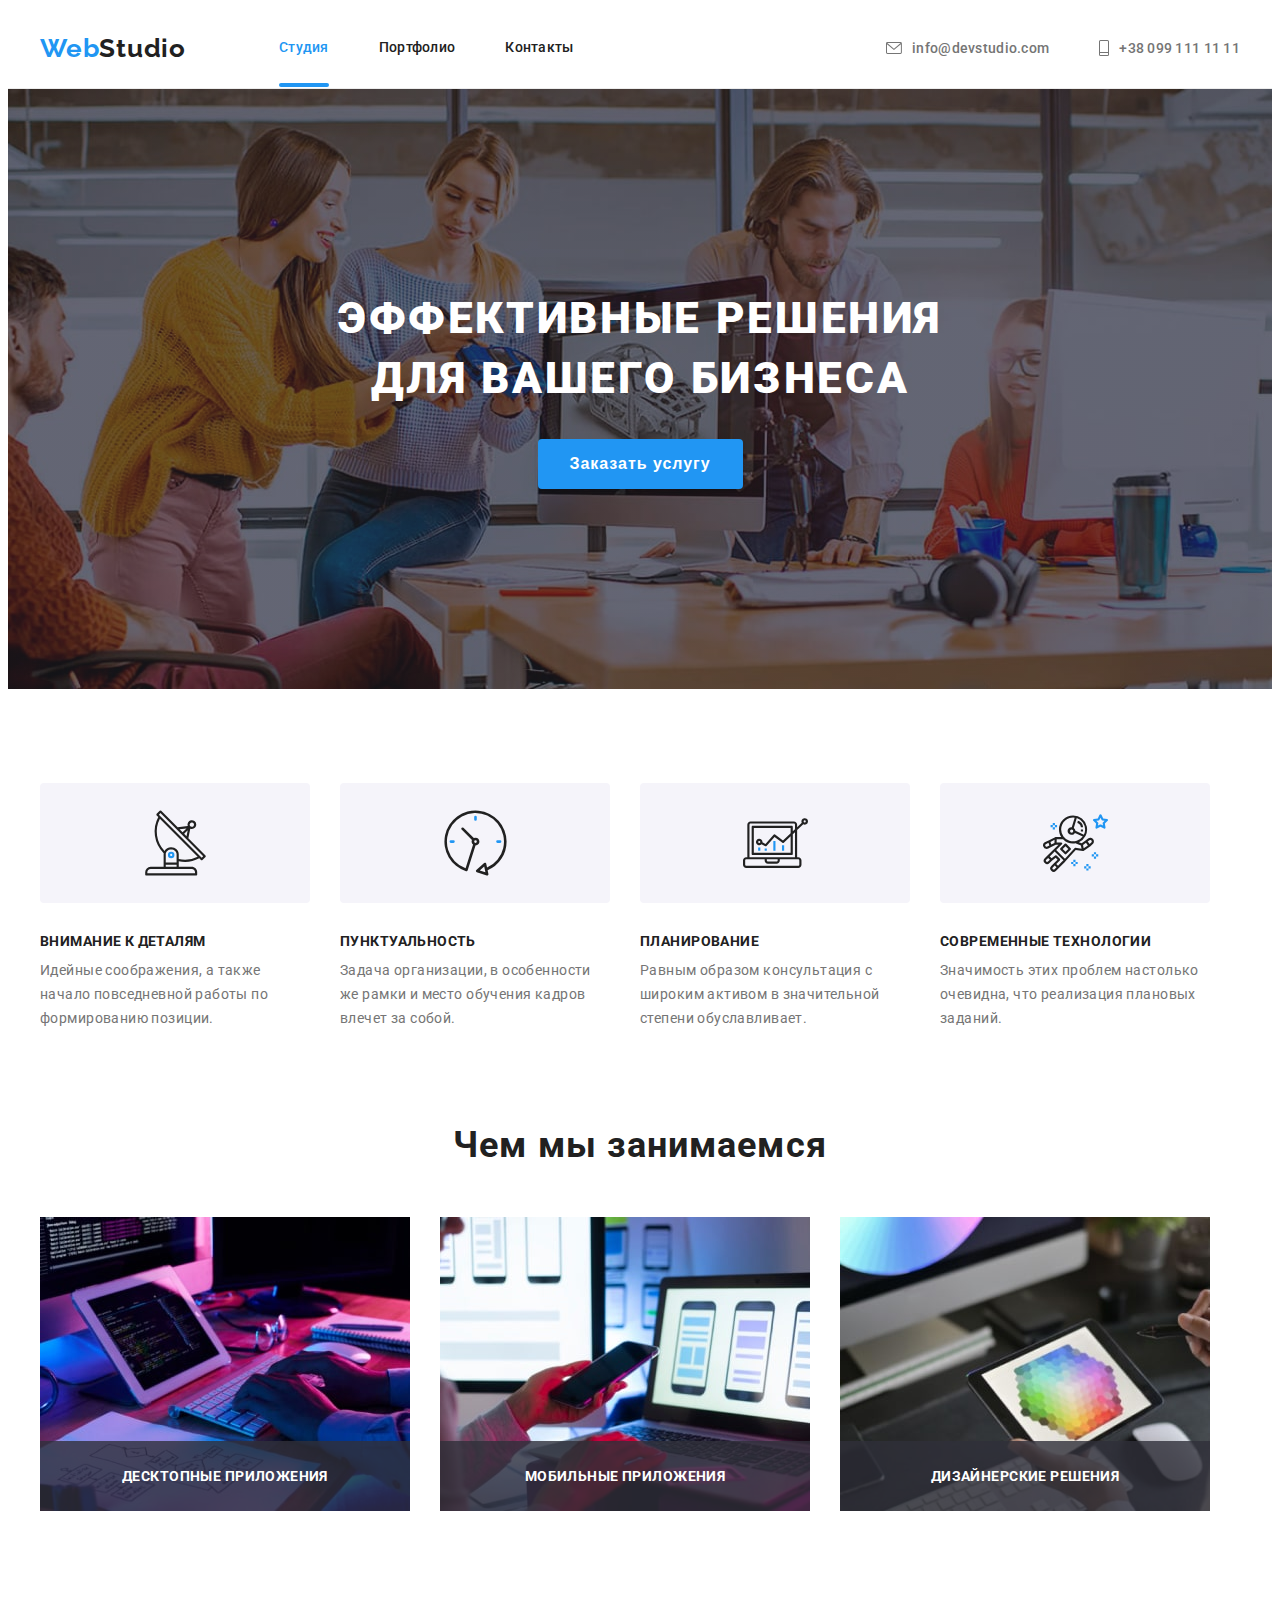
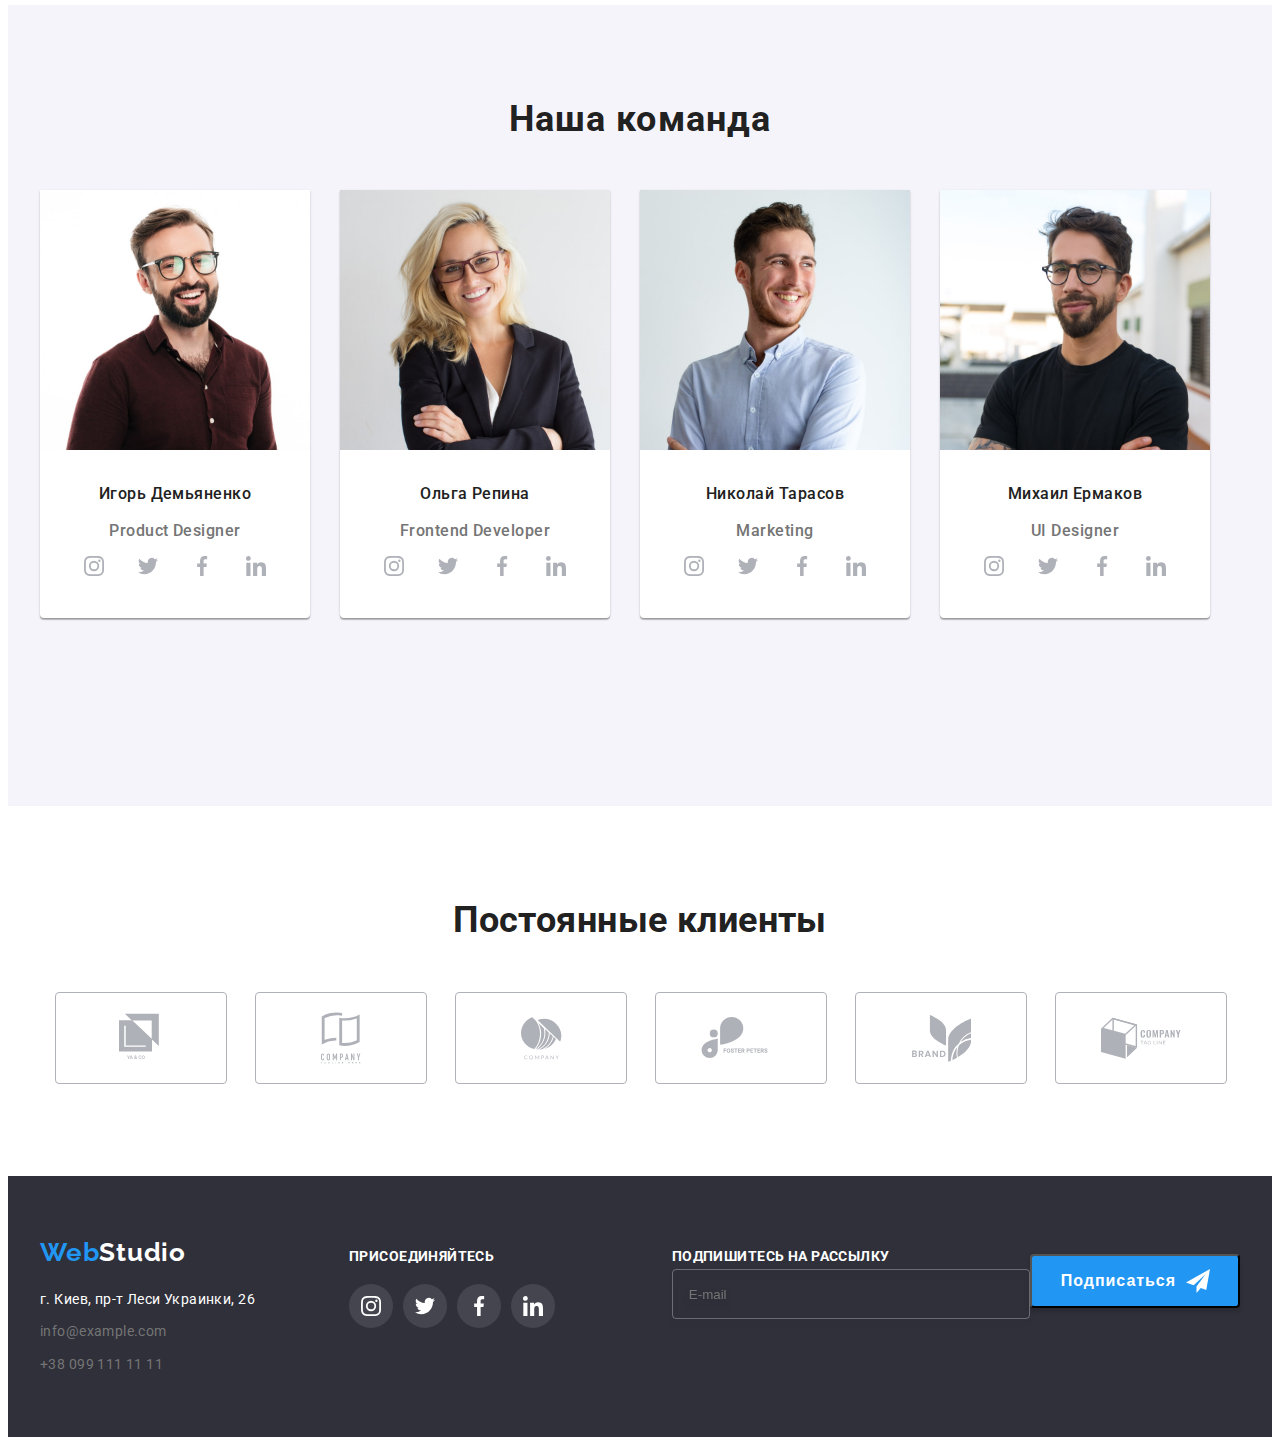
==== commit 80b5f590: "додає submit" ====
--- a/index.html
+++ b/index.html
@@ -424,6 +424,24 @@
 
                     </ul>
                 </div>
+
+                <!-- розсилка -->
+                <div class="form-submit-box">
+                    <form class="form-submit">
+                        <label>
+                            <div class="title-submit">Подпишитесь на рассылку</div>
+                            <input class="input-submit" type="email" name="email" placeholder="E-mail">
+                        </label>
+                                          
+                        <button class="button-submit" type="submit">
+                            <div class="button-text">Подписаться</div>
+                            <svg class="button-icon" width="24  " height="24">
+                                <use href="./img/sprite.svg#icon-send"></use>
+                            </svg>
+                        </button>
+                        
+                    </form>                                                 
+                </div>
             </div>
     
         </div>
--- a/css/style.css
+++ b/css/style.css
@@ -741,6 +741,76 @@
   background-color: var(--color-font-accent);
 }
 
+/* submit */
+.input-submit {
+  width: 358px;
+  height: 50px;
+  padding: 15px 16px 15px 16px;
+
+  border: 1px solid rgba(255, 255, 255, 0.3);
+  box-sizing: border-box;
+  filter: drop-shadow(0px 4px 4px rgba(0, 0, 0, 0.15));
+  border-radius: 4px;
+  background-color: transparent;
+  color: var(--color-font-gray);
+}
+
+.form-submit-box {
+  margin-left: auto;
+  display: flex;
+  /* justify-content: flex-end; */
+  /* align-items: center; */
+  /* justify-content: center; */
+}
+
+.form-submit {
+  display: flex;
+  /* justify-content: flex-end; */
+  align-items: center;
+  /* justify-content: center; */
+}
+
+.title-submit {
+  font-style: normal;
+  font-weight: bold;
+  font-size: 14px;
+  line-height: 1.875;
+  letter-spacing: 0.03em;
+  text-transform: uppercase;
+
+  color: var(--color-font-light);
+}
+
+.button-submit {
+  padding: 10px 28px 10px 29px;
+  display: flex;
+  align-items: center;
+
+  background: var(--color-font-accent);
+  box-shadow: 0px 4px 4px rgba(0, 0, 0, 0.15);
+  border-radius: 4px;
+}
+
+.button-text {
+  margin-right: 10px;
+  font-style: normal;
+  font-weight: bold;
+  font-size: 16px;
+  line-height: 1.875;
+
+  display: flex;
+  align-items: center;
+  text-align: center;
+  letter-spacing: 0.06em;
+
+  color: var(--color-font-light);
+}
+
+.button-icon {
+  background: transparent;
+  fill: var(--color-font-light);
+}
+
 /*<!--footer OUT-->*/
 
 /* <!-- modal IN --> */
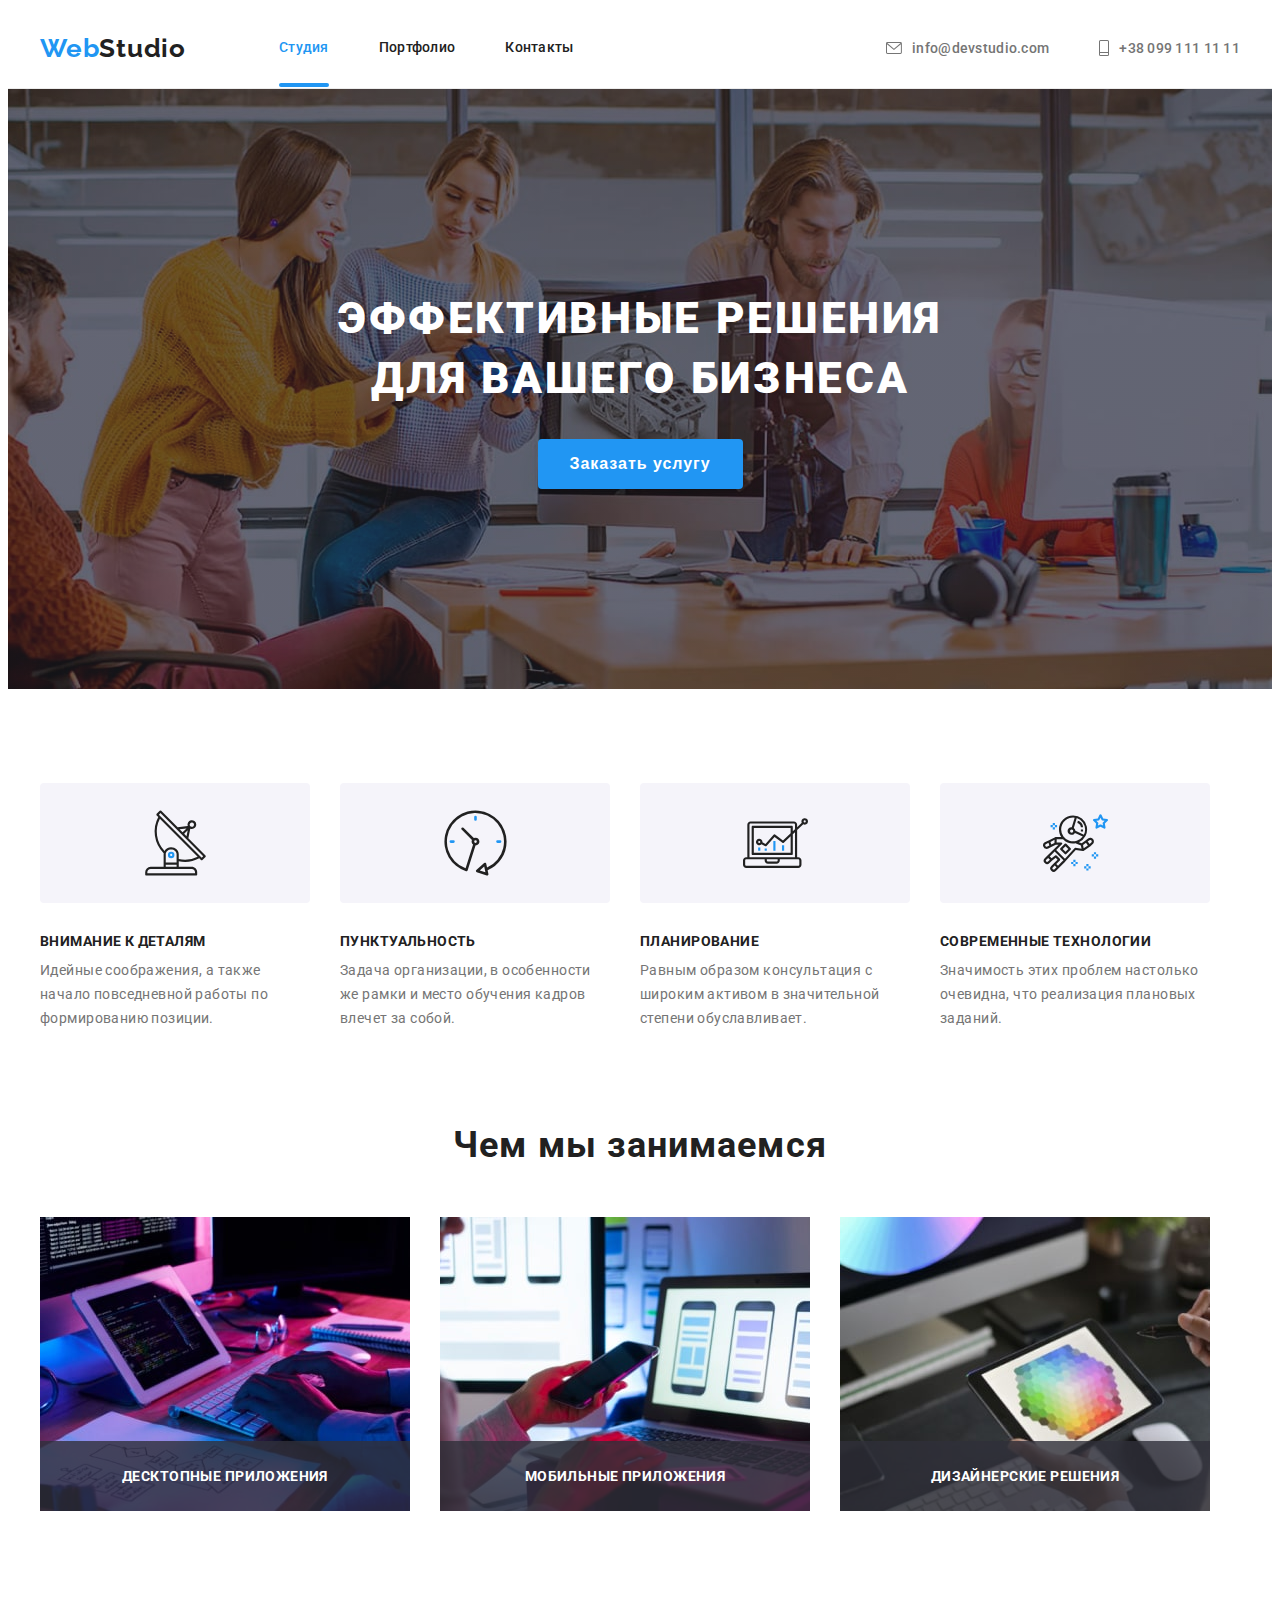
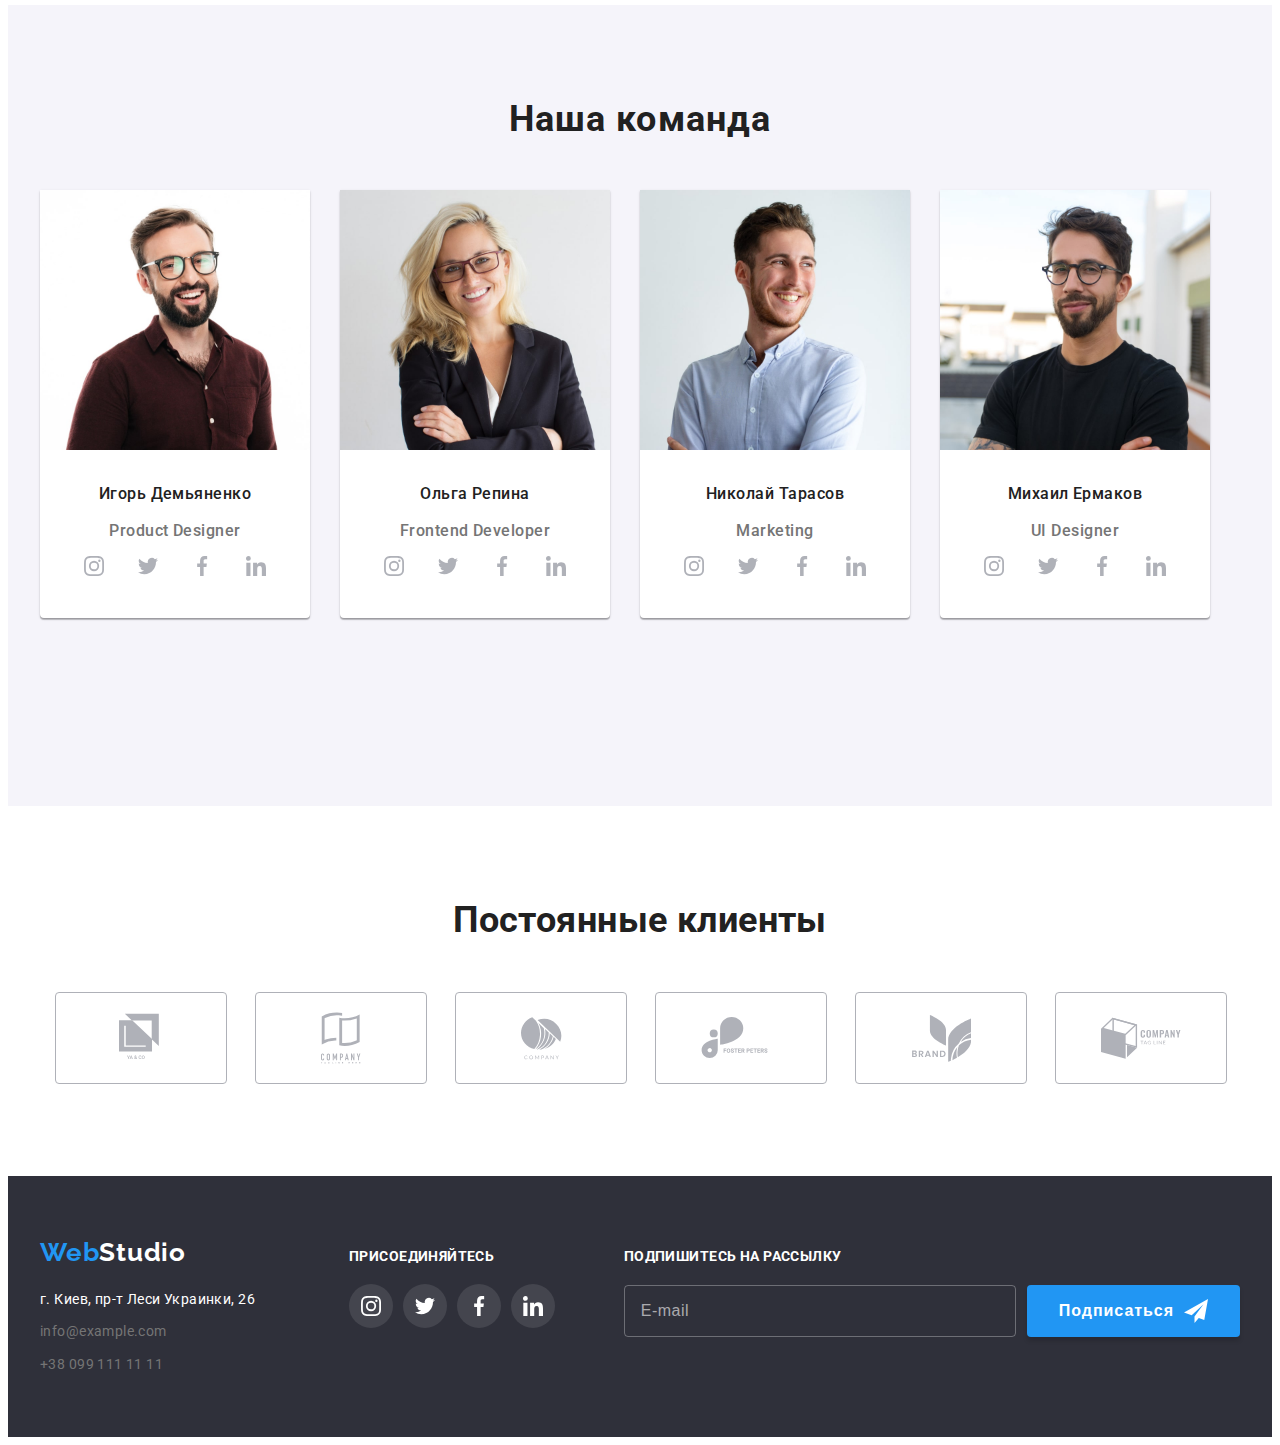
==== commit 14a3e563: "додає форму відправки" ====
--- a/index.html
+++ b/index.html
@@ -425,23 +425,24 @@
                     </ul>
                 </div>
 
-                <!-- розсилка -->
-                <div class="form-submit-box">
-                    <form class="form-submit">
-                        <label>
-                            <div class="title-submit">Подпишитесь на рассылку</div>
-                            <input class="input-submit" type="email" name="email" placeholder="E-mail">
-                        </label>
-                                          
-                        <button class="button-submit" type="submit">
-                            <div class="button-text">Подписаться</div>
-                            <svg class="button-icon" width="24  " height="24">
+                <!-- submit -->
+                <form name="submit-box" class="box-send">
+                    <h2 class="submit-text">Подпишитесь на рассылку</h2>
+                    <div class="form-box">
+
+                        <input type="email" name="email" id="email" placeholder="E-mail" class="mail-in" required />
+                        <label for="email" class="submit-label"></label>
+
+                        <button type="submit" class="button-send">Подписаться
+                            <svg width="24" height="24" class="submit-icon">
                                 <use href="./img/sprite.svg#icon-send"></use>
                             </svg>
                         </button>
-                        
-                    </form>                                                 
-                </div>
+
+                    </div>
+                </form>
+
+                
             </div>
     
         </div>
@@ -450,17 +451,62 @@
     <!-- modal -->
     <div class="backdrop is-hidden" data-modal>
         <div class="modal-window">
-            <button type="button" class="modal-button" data-modal-close>
+            <button type="button" class="modal-close" data-modal-close>
                 <svg width="18" height="18">
                     <use href="./img/sprite.svg#close-black">
                     </use>
                 </svg>
             </button>
-    
+
+            <form name="form-modal" class="form-modal">
+                <b class="modal-text">Оставьте свои данные, мы вам перезвоним</b>
+                <div class="inputs-data">
+                    <input type="text" name="name" id="name" class="form-input" required />
+                    <label for="name" class="form-label">Имя</label>
+                    <svg width="12" height="12" class="form-ico">
+                        <use href="./img/sprite.svg#icon-person"></use>
+                    </svg>
+                </div>
+
+                <div class="inputs-data">
+                    <input type="tel" name="tel" id="tel" class="form-input" required pattern="[0-9]{10,12}"/>
+                    <label for="tel" class="form-label">Телефон</label>
+                    <svg width="13" height="13" class="form-ico">
+                        <use href="./img/sprite.svg#icon-tel-black"></use>
+                    </svg>
+                </div>
+
+                <div class="inputs-data">
+                    <input type="email" name="email-modal" id="email-data" class="form-input" required />
+                    <label for="email-data" class="form-label">Почта</label>
+                    <svg width="15" height="12" class="form-ico">
+                        <use href="./img/sprite.svg#icon-email-black"></use>
+                    </svg>
+                </div>
+
+                <div class="form-coment">
+                    <label for="coment" class="coment-label">Комментарий</label>
+                    <textarea name="coment" id="coment" placeholder="Введите текст" class="coment"></textarea>
+                </div>
+
+                <div class="form-checkbox">
+                    <input type="checkbox" name="consent" id="consent" class="in-checkbox" required />
+                    <label for="consent" class="label-checkbox">Соглашаюсь с рассылкой и принимаю
+                        <a href="" class="link-consent"> Условия договора</a></label>
+                </div>
+                
+                <button type="submit" class="modal-button">Отправить</button>
+            </form>
+
+
+
         </div>
     </div>
 
-    <script src="./js/modal.js"></script>
+
+   
+
+    <script src="./js/modal.js"></script> 
 
 
 </body></html>--- a/css/style.css
+++ b/css/style.css
@@ -209,7 +209,9 @@
   line-height: 1.36;
 }
 
-.hero-button {
+.hero-button,
+.button-send,
+.modal-button {
   border: none;
   border-radius: 4px;
   padding: 10px 32px;
@@ -225,8 +227,22 @@
   letter-spacing: 0.06em;
   cursor: pointer;
   border: 1 solid var(--accent-color);
-}
-
+
+  transition: box-shadow var(--timing-animation) var(--animation);
+  transition: color var(--timing-animation) var(--animation);
+  transition: background-color var(--timing-animation) var(--animation);
+}
+
+.hero-button:hover,
+.hero-button:focus,
+.button-send:hover,
+.button-send:focus,
+.modal-button:hover,
+.modal-button:focus {
+  background: #188ce8;
+  box-shadow: 0px 4px 4px rgba(0, 0, 0, 0.15);
+  border-radius: 4px;
+}
 /* <!--hero  OUT-->*/
 
 /*<!--<!--benefits-->  IN-->*/
@@ -521,7 +537,7 @@
 
 .text-paragraf {
   font-size: 18px;
-  line-height: 28px;
+  line-height: 1.556;
   color: #ffffff;
 }
 
@@ -615,7 +631,9 @@
 }
 
 .container-link:hover,
-.container-link:focus {
+.container-link:focus,
+.modal-close:hover,
+.modal-close:focus {
   fill: var(--color-font-accent);
   border-color: var(--color-font-accent);
 }
@@ -741,76 +759,6 @@
   background-color: var(--color-font-accent);
 }
 
-/* submit */
-.input-submit {
-  width: 358px;
-  height: 50px;
-  padding: 15px 16px 15px 16px;
-
-  border: 1px solid rgba(255, 255, 255, 0.3);
-  box-sizing: border-box;
-  filter: drop-shadow(0px 4px 4px rgba(0, 0, 0, 0.15));
-  border-radius: 4px;
-  background-color: transparent;
-  color: var(--color-font-gray);
-}
-
-.form-submit-box {
-  margin-left: auto;
-  display: flex;
-  /* justify-content: flex-end; */
-  /* align-items: center; */
-  /* justify-content: center; */
-}
-
-.form-submit {
-  display: flex;
-  /* justify-content: flex-end; */
-  align-items: center;
-  /* justify-content: center; */
-}
-
-.title-submit {
-  font-style: normal;
-  font-weight: bold;
-  font-size: 14px;
-  line-height: 1.875;
-  letter-spacing: 0.03em;
-  text-transform: uppercase;
-
-  color: var(--color-font-light);
-}
-
-.button-submit {
-  padding: 10px 28px 10px 29px;
-  display: flex;
-  align-items: center;
-
-  background: var(--color-font-accent);
-  box-shadow: 0px 4px 4px rgba(0, 0, 0, 0.15);
-  border-radius: 4px;
-}
-
-.button-text {
-  margin-right: 10px;
-  font-style: normal;
-  font-weight: bold;
-  font-size: 16px;
-  line-height: 1.875;
-
-  display: flex;
-  align-items: center;
-  text-align: center;
-  letter-spacing: 0.06em;
-
-  color: var(--color-font-light);
-}
-
-.button-icon {
-  background: transparent;
-  fill: var(--color-font-light);
-}
-
 /*<!--footer OUT-->*/
 
 /* <!-- modal IN --> */
@@ -820,7 +768,7 @@
   left: 0;
   width: 100%;
   height: 100%;
-  background: rgba(0, 0, 0, 0.2);
+  background-color: rgba(0, 0, 0, 0.2);
   transition: all var(--timing-animation) var(--animation);
 }
 
@@ -837,14 +785,20 @@
   left: 50%;
   top: 50%;
   transform: translate(-50%, -50%);
-  background: #ffffff;
-  padding: 8px;
+  background: var(--color-font-light);
   box-shadow: 0px 1px 3px rgba(0, 0, 0, 0.12), 0px 1px 1px rgba(0, 0, 0, 0.14),
     0px 2px 1px rgba(0, 0, 0, 0.2);
   border-radius: 4px;
-}
-
-.modal-button {
+
+  transition: all var(--timing-animation) var(--animation);
+  transform: translate(-50%, -50%) scale(1);
+}
+
+.is-hidden .modal-window {
+  transform: translate(-50%, -50%) scale(0.6);
+}
+
+.modal-close {
   display: flex;
   align-items: center;
   position: absolute;
@@ -856,5 +810,259 @@
   border: 1px solid rgba(0, 0, 0, 0.1);
   border-radius: 50%;
   cursor: pointer;
-}
+
+  border-color: rgba(0, 0, 0, 0.1);
+
+  transition: all var(--timing-animation) var(--animation);
+}
+
+.form-modal {
+  padding: 40px;
+}
+
+.form-modal .inputs-data {
+  position: relative;
+}
+
+.inputs-data {
+  margin-bottom: 28px;
+}
+
+.modal-text {
+  font-weight: bold;
+  font-size: 20px;
+  line-height: 1.15;
+  text-align: center;
+  letter-spacing: 0.03em;
+  color: var(--color-font-normal);
+  display: block;
+  margin-bottom: 30px;
+}
+
+.modal-text {
+  margin-bottom: 28px;
+}
+
+.form-input,
+.coment {
+  width: 100%;
+  height: 40px;
+  border: 1px solid rgba(33, 33, 33, 0.2);
+  border-radius: 4px;
+}
+
+.form-input {
+  position: relative;
+  padding-left: 42px;
+  transition: border var(--timing-animation) var(--animation);
+}
+
+.form-input:focus,
+.coment:focus {
+  outline: none;
+  border: 1px solid var(--color-font-accent);
+}
+
+.form-input,
+.coment {
+  width: 100%;
+  height: 40px;
+  border: 1px solid rgba(33, 33, 33, 0.2);
+  border-radius: 4px;
+}
+
+.form-input:focus ~ .form-ico {
+  fill: var(--color-font-accent);
+}
+
+.form-ico {
+  position: absolute;
+  top: 50%;
+  left: 15px;
+  transform: translateY(-50%);
+}
+
+.form-label,
+.coment-label {
+  position: absolute;
+  top: 0;
+  left: 0;
+  transform: translateY(-18px);
+  font-weight: normal;
+  font-size: 12px;
+  line-height: 1.167;
+  letter-spacing: 0.01em;
+}
+
+.form-coment {
+  position: relative;
+  margin-bottom: 20px;
+}
+
+.coment {
+  height: 120px;
+  resize: none;
+  padding: 12px 16px;
+  transition: border var(--timing-animation) var(--animation);
+}
+
+.coment::placeholder {
+  font-weight: normal;
+  font-size: 14px;
+  line-height: 1.14;
+  letter-spacing: 0.01em;
+  color: rgba(117, 117, 117, 0.5);
+}
+
+.form-checkbox {
+  position: relative;
+  display: flex;
+  align-items: center;
+  margin-bottom: 30px;
+}
+
+.in-checkbox {
+  position: absolute !important;
+  clip: rect(1px 1px 1px 1px);
+  clip: rect(1px, 1px, 1px, 1px);
+  padding: 0 !important;
+  border: 0 !important;
+  height: 1px !important;
+  width: 1px !important;
+  overflow: hidden;
+}
+
+.label-checkbox {
+  display: inline-block;
+  font-weight: normal;
+  font-size: 14px;
+  line-height: 1.71;
+  letter-spacing: 0.03em;
+  margin-left: 35px;
+}
+
+.label-checkbox::after {
+  position: absolute;
+  top: 50%;
+  left: 13px;
+  transform: translateY(-50%);
+  content: "";
+  display: inline-block;
+  width: 16px;
+  height: 15px;
+  border: 2px solid var(--color-font-normal);
+  border-radius: 2px;
+  transition: all var(--timing-animation) var(--animation);
+}
+
+.in-checkbox:checked + .label-checkbox::after {
+  border-color: var(--color-font-accent);
+  background-color: var(--color-font-accent);
+  background-image: url(../img/ico/check.svg);
+  background-size: contain;
+  background-position: center;
+  background-origin: border-box;
+}
+
+.in-checkbox:checked:focus + .label-checkbox::after {
+  box-shadow: 0px 1px 3px rgba(0, 0, 0, 0.12), 0px 1px 1px rgba(0, 0, 0, 0.14),
+    0px 2px 1px rgba(0, 0, 0, 0.2);
+}
+
+.in-checkbox:focus:not(:checked) + .label-checkbox::after {
+  border-color: var(--color-font-accent);
+}
+
+.link-consent {
+  margin-top: 0;
+  margin-bottom: 0;
+  font-style: normal;
+  color: var(--color-font-accent);
+}
+
+.modal-button {
+  display: flex;
+  margin-left: auto;
+  margin-right: auto;
+}
+.modal-button:hover,
+.modal-button:focus {
+  box-shadow: 0px 1px 3px rgba(0, 0, 0, 0.12), 0px 1px 1px rgba(0, 0, 0, 0.14),
+    0px 2px 1px rgba(0, 0, 0, 0.2);
+}
+
 /* <!-- modal Out --> */
+
+/*  <!-- submit IN --> */
+.box-send {
+  margin-left: auto;
+}
+
+.box-send .form-box {
+  display: flex;
+  position: relative;
+}
+
+.submit-text {
+  margin-bottom: 20px;
+  margin-top: 0px;
+  font-weight: bold;
+  font-size: 14px;
+  line-height: 1.14;
+  letter-spacing: 0.03em;
+  text-transform: uppercase;
+  color: var(--color-font-light);
+}
+
+.mail-in {
+  padding: 15px 16px;
+  margin-right: 11px;
+  width: 358px;
+  border: 1px solid rgba(255, 255, 255, 0.3);
+  border-radius: 4px;
+  background-color: transparent;
+  color: var(--color-font-light);
+  font-weight: normal;
+  font-size: 16px;
+  line-height: 1.25;
+  transition: box-shadow var(--timing-animation) var(--animation);
+}
+
+.button-send {
+  display: flex;
+  align-items: center;
+  justify-content: center;
+}
+
+.submit-icon {
+  margin-left: 10px;
+  fill: var(--color-font-light);
+}
+
+/* .mail-in:focus,
+.button-send:focus {
+  box-shadow: 0px 4px 4px rgba(0, 0, 0, 0.15);
+} */
+
+.mail-in::placeholder {
+  font-weight: normal;
+  font-size: 16px;
+  line-height: 1.25;
+  letter-spacing: 0.03em;
+  color: rgba(255, 255, 255, 0.6);
+}
+
+.modal-button {
+  padding: 10px 55px;
+}
+
+.button-mailing {
+  display: flex;
+  padding: 10px 28px;
+
+  align-items: center;
+  justify-content: center;
+  transition: box-shadow var(--timing-animation) var(--animation);
+}
+
+/*  <!-- submit OUT -->*/
